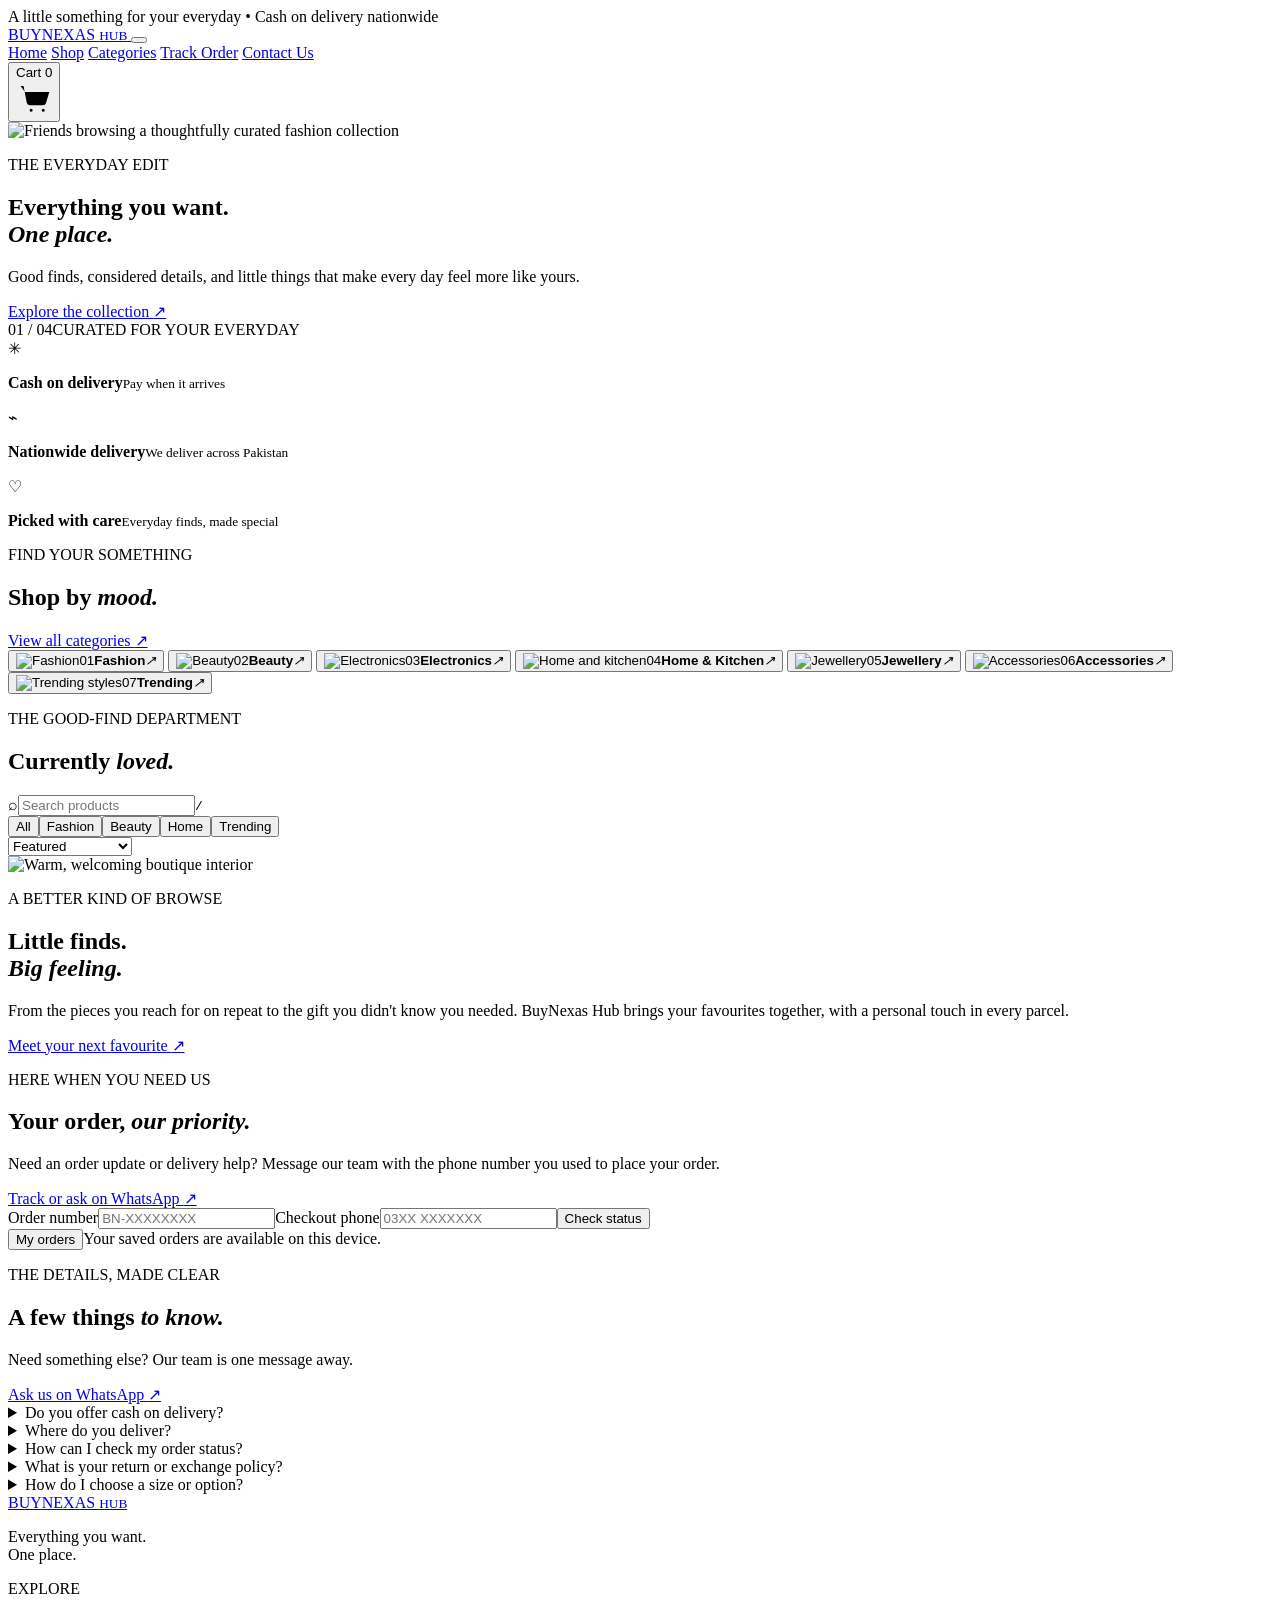
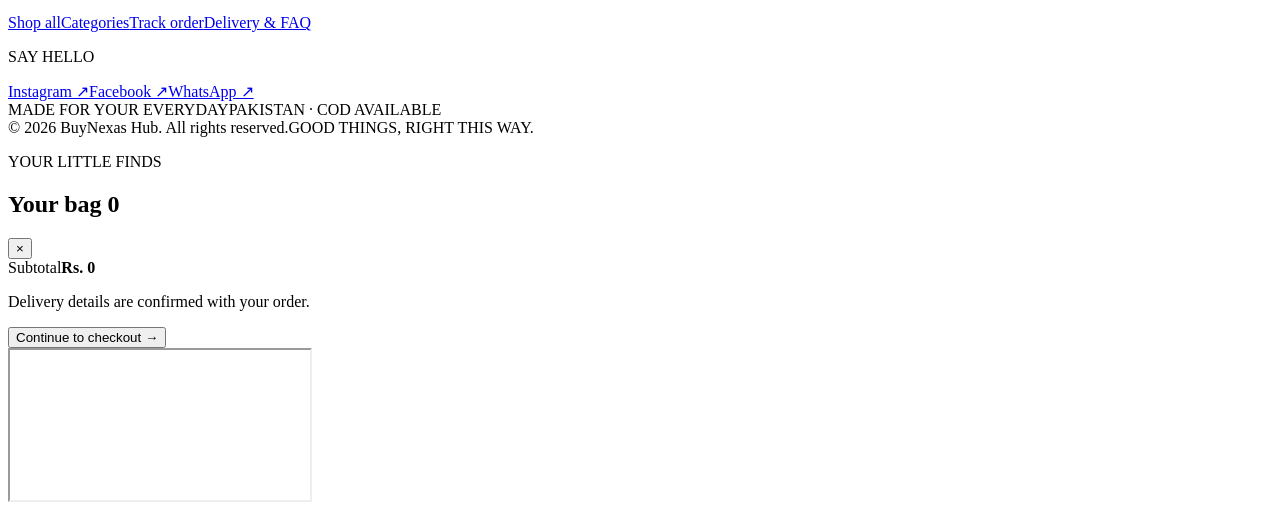
==== index.html @ ce966a5e "index.html added" ====
<!doctype html>
<html lang="en">
<head>
  <meta charset="utf-8">
  <meta name="viewport" content="width=device-width, initial-scale=1">
  <meta name="theme-color" content="#f6f4ee">
  <meta name="description" content="Discover considered fashion, beauty, home and everyday finds at BuyNexas Hub. Cash on delivery and nationwide delivery available.">
  <title>BuyNexas Hub — Everything you want. One place.</title>
  <link rel="icon" type="image/png" href="BuyNexa%20Premium%20Ecommerce%20Branding.png">
  <link rel="preconnect" href="https://fonts.googleapis.com">
  <link rel="preconnect" href="https://fonts.gstatic.com" crossorigin>
  <link href="https://fonts.googleapis.com/css2?family=DM+Sans:wght@400;500;600;700&family=Playfair+Display:wght@500;600;700&display=swap" rel="stylesheet">
  <link rel="stylesheet" href="styles.css">
  <link rel="stylesheet" href="premium.css">
  <script src="script.js" defer></script>
</head>
<body>
  <div class="announcement">A little something for your everyday <span>•</span> Cash on delivery nationwide</div>
  <header class="site-header">
    <a class="brand" href="#home" aria-label="BuyNexas Hub home">
      <span class="brand-name">BUYNEXAS <small>HUB</small></span>
    </a>
    <button class="menu-toggle icon-button" type="button" aria-label="Open navigation" aria-expanded="false"><span></span><span></span></button>
    <nav class="main-nav" aria-label="Main navigation">
      <a class="nav-link active" href="#home">Home</a>
      <a class="nav-link" href="#shop">Shop</a>
      <a class="nav-link" href="#categories">Categories</a>
      <a class="nav-link" href="#track">Track Order</a>
      <a class="nav-link" href="#contact">Contact Us</a>
    </nav>
    <button class="cart-trigger" type="button" aria-label="Open cart">Cart <span class="cart-count">0</span><svg viewBox="0 0 24 24" aria-hidden="true"><path d="M3 4h2l2.1 11.1a2 2 0 0 0 2 1.6h8.8a2 2 0 0 0 1.9-1.4L22 8H6M10 21a1 1 0 1 0 0-2 1 1 0 0 0 0 2Zm8 0a1 1 0 1 0 0-2 1 1 0 0 0 0 2Z"/></svg></button>
  </header>

  <main>
    <section class="hero" id="home">
      <img class="hero-image" src="https://images.unsplash.com/photo-1483985988355-763728e1935b?auto=format&fit=crop&w=2200&q=88" alt="Friends browsing a thoughtfully curated fashion collection">
      <div class="hero-shade"></div>
      <div class="hero-content">
        <p class="eyebrow light-eyebrow"><span></span> THE EVERYDAY EDIT</p>
        <h1>Everything you want.<br><em>One place.</em></h1>
        <p class="hero-copy">Good finds, considered details, and little things that make every day feel more like yours.</p>
        <a class="button button-light" href="#shop">Explore the collection <span aria-hidden="true">↗</span></a>
      </div>
      <div class="hero-note"><span>01 / 04</span><span>CURATED FOR YOUR EVERYDAY</span></div>
    </section>

    <section class="service-strip" aria-label="Shopping benefits">
      <div><span class="service-icon">✳</span><p><strong>Cash on delivery</strong><small>Pay when it arrives</small></p></div>
      <div><span class="service-icon">⌁</span><p><strong>Nationwide delivery</strong><small>We deliver across Pakistan</small></p></div>
      <div><span class="service-icon">♡</span><p><strong>Picked with care</strong><small>Everyday finds, made special</small></p></div>
    </section>

    <section class="category-section section-wrap" id="categories">
      <div class="section-heading">
        <div><p class="eyebrow">FIND YOUR SOMETHING</p><h2>Shop by <em>mood.</em></h2></div>
        <a class="text-link" href="#shop">View all categories <span>↗</span></a>
      </div>
      <div class="category-grid">
        <button class="category-tile" data-category="Fashion"><img src="https://images.unsplash.com/photo-1483985988355-763728e1935b?auto=format&fit=crop&w=750&q=82" alt="Fashion"><span>01</span><strong>Fashion</strong><i>↗</i></button>
        <button class="category-tile" data-category="Beauty"><img src="https://images.unsplash.com/photo-1596462502278-27bfdc403348?auto=format&fit=crop&w=750&q=82" alt="Beauty"><span>02</span><strong>Beauty</strong><i>↗</i></button>
        <button class="category-tile" data-category="Electronics"><img src="https://images.unsplash.com/photo-1505740420928-5e560c06d30e?auto=format&fit=crop&w=750&q=82" alt="Electronics"><span>03</span><strong>Electronics</strong><i>↗</i></button>
        <button class="category-tile" data-category="Home & Kitchen"><img src="https://images.unsplash.com/photo-1600210492486-724fe5c67fb0?auto=format&fit=crop&w=750&q=82" alt="Home and kitchen"><span>04</span><strong>Home &amp; Kitchen</strong><i>↗</i></button>
        <button class="category-tile" data-category="Jewellery"><img src="https://images.unsplash.com/photo-1611652022419-a9419f74343d?auto=format&fit=crop&w=750&q=82" alt="Jewellery"><span>05</span><strong>Jewellery</strong><i>↗</i></button>
        <button class="category-tile" data-category="Accessories"><img src="https://images.unsplash.com/photo-1548036328-c9fa89d128fa?auto=format&fit=crop&w=750&q=82" alt="Accessories"><span>06</span><strong>Accessories</strong><i>↗</i></button>
        <button class="category-tile category-trending" data-category="Trending"><img src="https://images.unsplash.com/photo-1490481651871-ab68de25d43d?auto=format&fit=crop&w=750&q=82" alt="Trending styles"><span>07</span><strong>Trending</strong><i>↗</i></button>
      </div>
    </section>

    <section class="products-section" id="shop">
      <div class="section-wrap">
        <div class="section-heading product-heading">
          <div><p class="eyebrow">THE GOOD-FIND DEPARTMENT</p><h2>Currently <em>loved.</em></h2></div>
          <div class="shop-tools"><label class="product-search"><span aria-hidden="true">⌕</span><input id="product-search" type="search" placeholder="Search products" aria-label="Search products"><kbd>/</kbd></label><div class="filter-tabs" role="group" aria-label="Filter products"><button class="filter-button selected" data-filter="All">All</button><button class="filter-button" data-filter="Fashion">Fashion</button><button class="filter-button" data-filter="Beauty">Beauty</button><button class="filter-button" data-filter="Home & Kitchen">Home</button><button class="filter-button" data-filter="Trending">Trending</button></div><select class="sort-select" aria-label="Sort products"><option value="featured">Featured</option><option value="price-low">Price: low to high</option><option value="price-high">Price: high to low</option></select></div>
        </div>
        <div class="product-grid" id="product-grid" aria-live="polite"></div>
      </div>
    </section>

    <section class="story-section">
      <div class="story-image"><img src="https://images.unsplash.com/photo-1441986300917-64674bd600d8?auto=format&fit=crop&w=1300&q=88" alt="Warm, welcoming boutique interior"></div>
      <div class="story-copy"><p class="eyebrow">A BETTER KIND OF BROWSE</p><h2>Little finds.<br><em>Big feeling.</em></h2><p>From the pieces you reach for on repeat to the gift you didn't know you needed. BuyNexas Hub brings your favourites together, with a personal touch in every parcel.</p><a class="text-link" href="#shop">Meet your next favourite <span>↗</span></a></div>
    </section>

    <section class="newsletter section-wrap" id="track">
      <div><p class="eyebrow">HERE WHEN YOU NEED US</p><h2>Your order, <em>our priority.</em></h2><p>Need an order update or delivery help? Message our team with the phone number you used to place your order.</p></div>
      <a class="button button-dark" href="https://wa.me/923291504030?text=Assalam%20o%20Alaikum%20BuyNexas%20Hub%2C%20please%20help%20me%20track%20my%20order." target="_blank" rel="noopener">Track or ask on WhatsApp <span>↗</span></a>
      <form class="tracking-form" id="tracking-form"><label for="tracking-id">Order number</label><input id="tracking-id" name="orderId" placeholder="BN-XXXXXXXX" required><label for="tracking-phone">Checkout phone</label><input id="tracking-phone" name="phone" type="tel" placeholder="03XX XXXXXXX" required><button class="button button-dark">Check status</button><output id="tracking-result" aria-live="polite"></output></form>
      <div class="customer-orders-tools"><button class="button button-secondary" id="view-my-orders" type="button" aria-expanded="false" aria-controls="my-orders-list">My orders</button><span>Your saved orders are available on this device.</span></div>
      <div class="saved-orders hide" id="my-orders-list" aria-live="polite"></div>
    </section>

    <section class="help-section" id="help">
      <div class="help-inner">
        <div class="help-heading"><p class="eyebrow">THE DETAILS, MADE CLEAR</p><h2>A few things <em>to know.</em></h2><p>Need something else? Our team is one message away.</p><a class="text-link" href="https://wa.me/923291504030?text=Assalam%20o%20Alaikum%20BuyNexas%20Hub%2C%20I%20have%20a%20question%20about%20an%20order." target="_blank" rel="noopener">Ask us on WhatsApp <span>↗</span></a></div>
        <div class="faq-list">
          <details><summary>Do you offer cash on delivery?</summary><p>Yes. Cash on delivery is available. Pay when your order arrives.</p></details>
          <details><summary>Where do you deliver?</summary><p>We offer nationwide delivery across Pakistan. Delivery charges and estimated arrival are confirmed with you on WhatsApp before the order is finalised.</p></details>
          <details><summary>How can I check my order status?</summary><p>Message us on WhatsApp with the phone number used for your order. Our team can check the latest update; live automated tracking is not available on this website yet.</p></details>
          <details><summary>What is your return or exchange policy?</summary><p>Return and exchange eligibility can depend on the product. Please confirm the terms with our team on WhatsApp before placing your order.</p></details>
          <details><summary>How do I choose a size or option?</summary><p>Open a product to see its available sizes or options. For help choosing, message us before ordering.</p></details>
        </div>
      </div>
    </section>
  </main>

  <footer class="site-footer" id="contact">
    <div class="footer-main"><div class="footer-brand"><a class="brand brand-footer" href="#home"><img class="brand-logo" src="BuyNexa%20Premium%20Ecommerce%20Branding.png" alt=""><span class="brand-name">BUYNEXAS <small>HUB</small></span></a><p>Everything you want.<br>One place.</p></div><div class="footer-column"><p class="eyebrow">EXPLORE</p><a href="#shop">Shop all</a><a href="#categories">Categories</a><a href="#track">Track order</a><a href="#help">Delivery &amp; FAQ</a></div><div class="footer-column"><p class="eyebrow">SAY HELLO</p><a href="https://www.instagram.com/buynexahub/" target="_blank" rel="noopener">Instagram ↗</a><a href="https://www.facebook.com/profile.php?id=61594924389825" target="_blank" rel="noopener">Facebook ↗</a><a href="https://wa.me/923291504030" target="_blank" rel="noopener">WhatsApp ↗</a></div><div class="footer-note"><span>MADE FOR YOUR EVERYDAY</span><span>PAKISTAN · COD AVAILABLE</span></div></div>
    <div class="footer-bottom"><span>© 2026 BuyNexas Hub. All rights reserved.</span><span>GOOD THINGS, RIGHT THIS WAY.</span></div>
  </footer>

  <div class="overlay" id="overlay" hidden></div>
  <aside class="cart-drawer" id="cart-drawer" aria-label="Shopping cart" aria-hidden="true">
    <div class="drawer-header"><div><p class="eyebrow">YOUR LITTLE FINDS</p><h2>Your bag <span class="cart-count">0</span></h2></div><button class="icon-button close-cart" type="button" aria-label="Close cart">×</button></div>
    <div class="cart-items" id="cart-items"></div>
    <div class="cart-footer"><div class="subtotal-line"><span>Subtotal</span><strong id="cart-subtotal">Rs. 0</strong></div><p>Delivery details are confirmed with your order.</p><button class="button button-dark checkout-button" type="button">Continue to checkout <span>→</span></button></div>
  </aside>

  <div class="modal-shell" id="product-modal" aria-hidden="true"></div>
  <div class="modal-shell checkout-shell" id="checkout-modal" aria-hidden="true"></div>
  <iframe class="backend-frame" name="backend-frame" title="Order processing" aria-hidden="true"></iframe>
  <div class="toast" id="toast" role="status" aria-live="polite"></div>
</body>
</html>
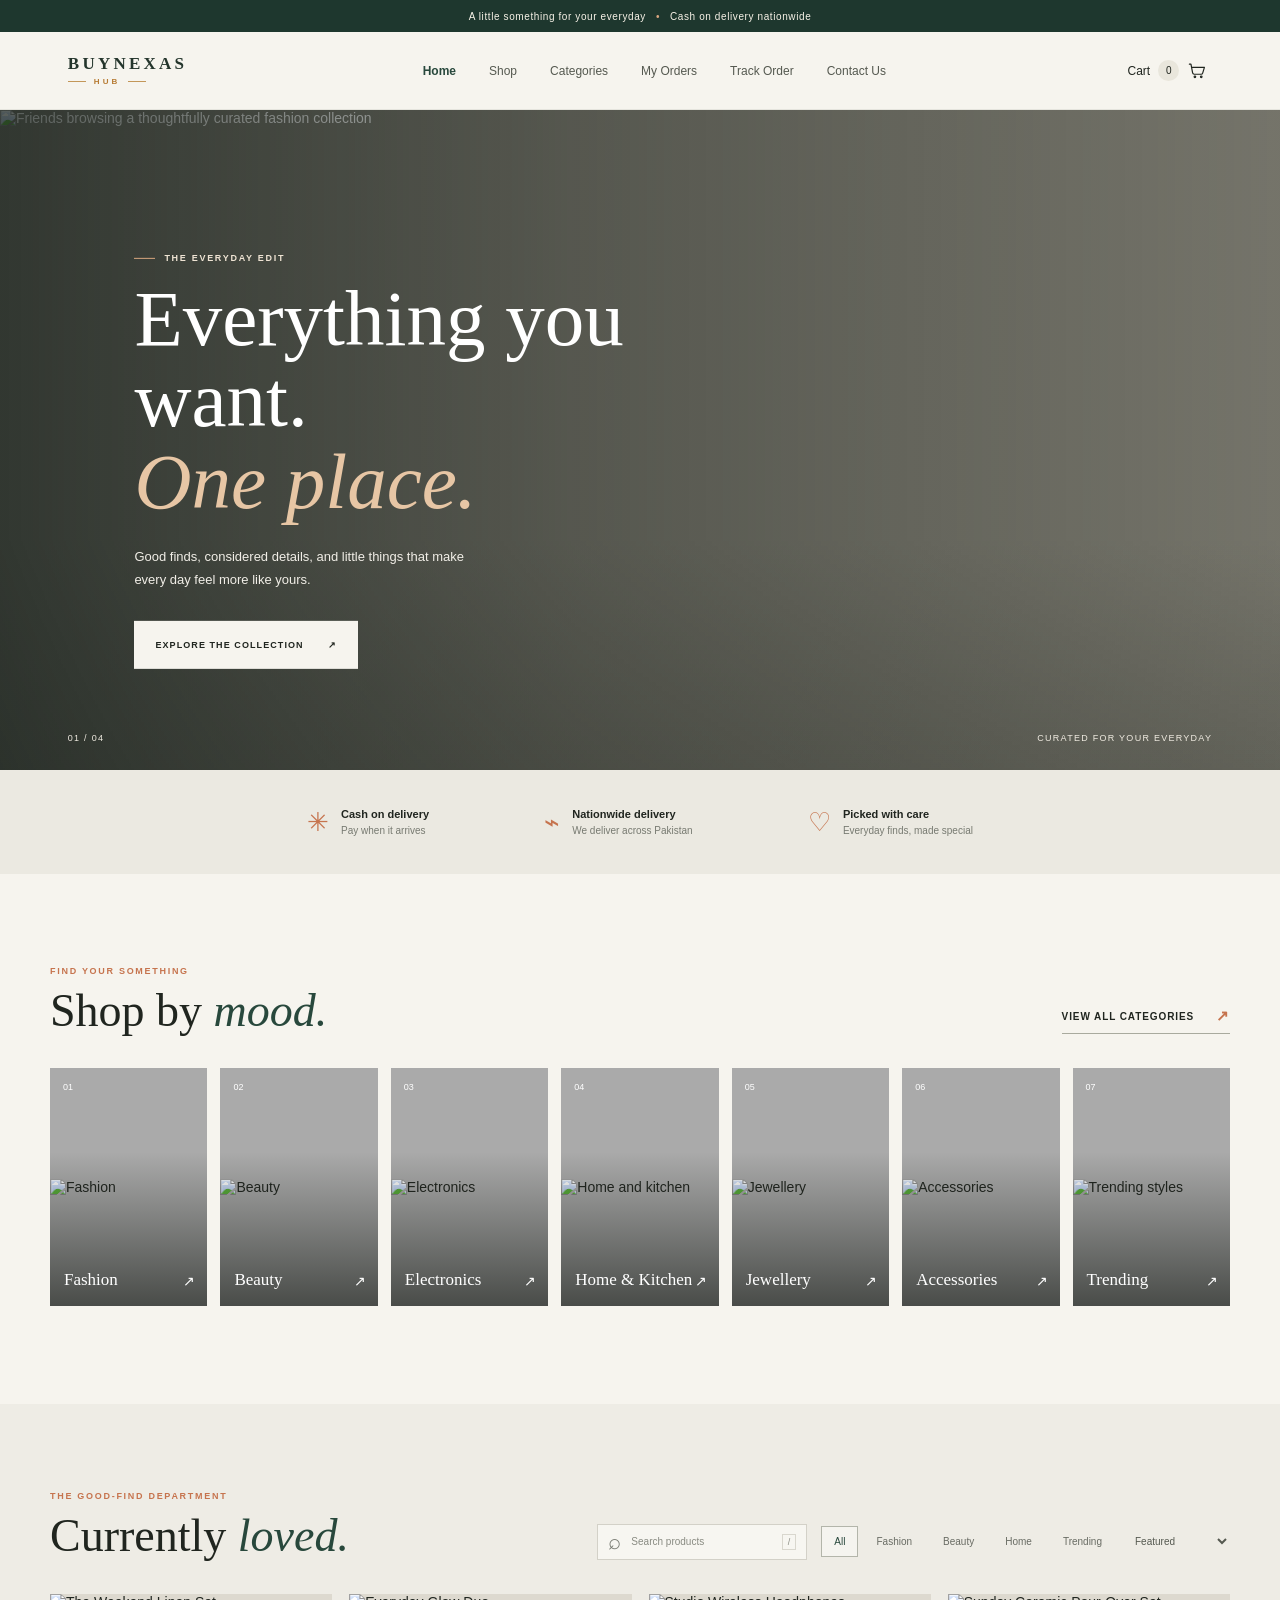
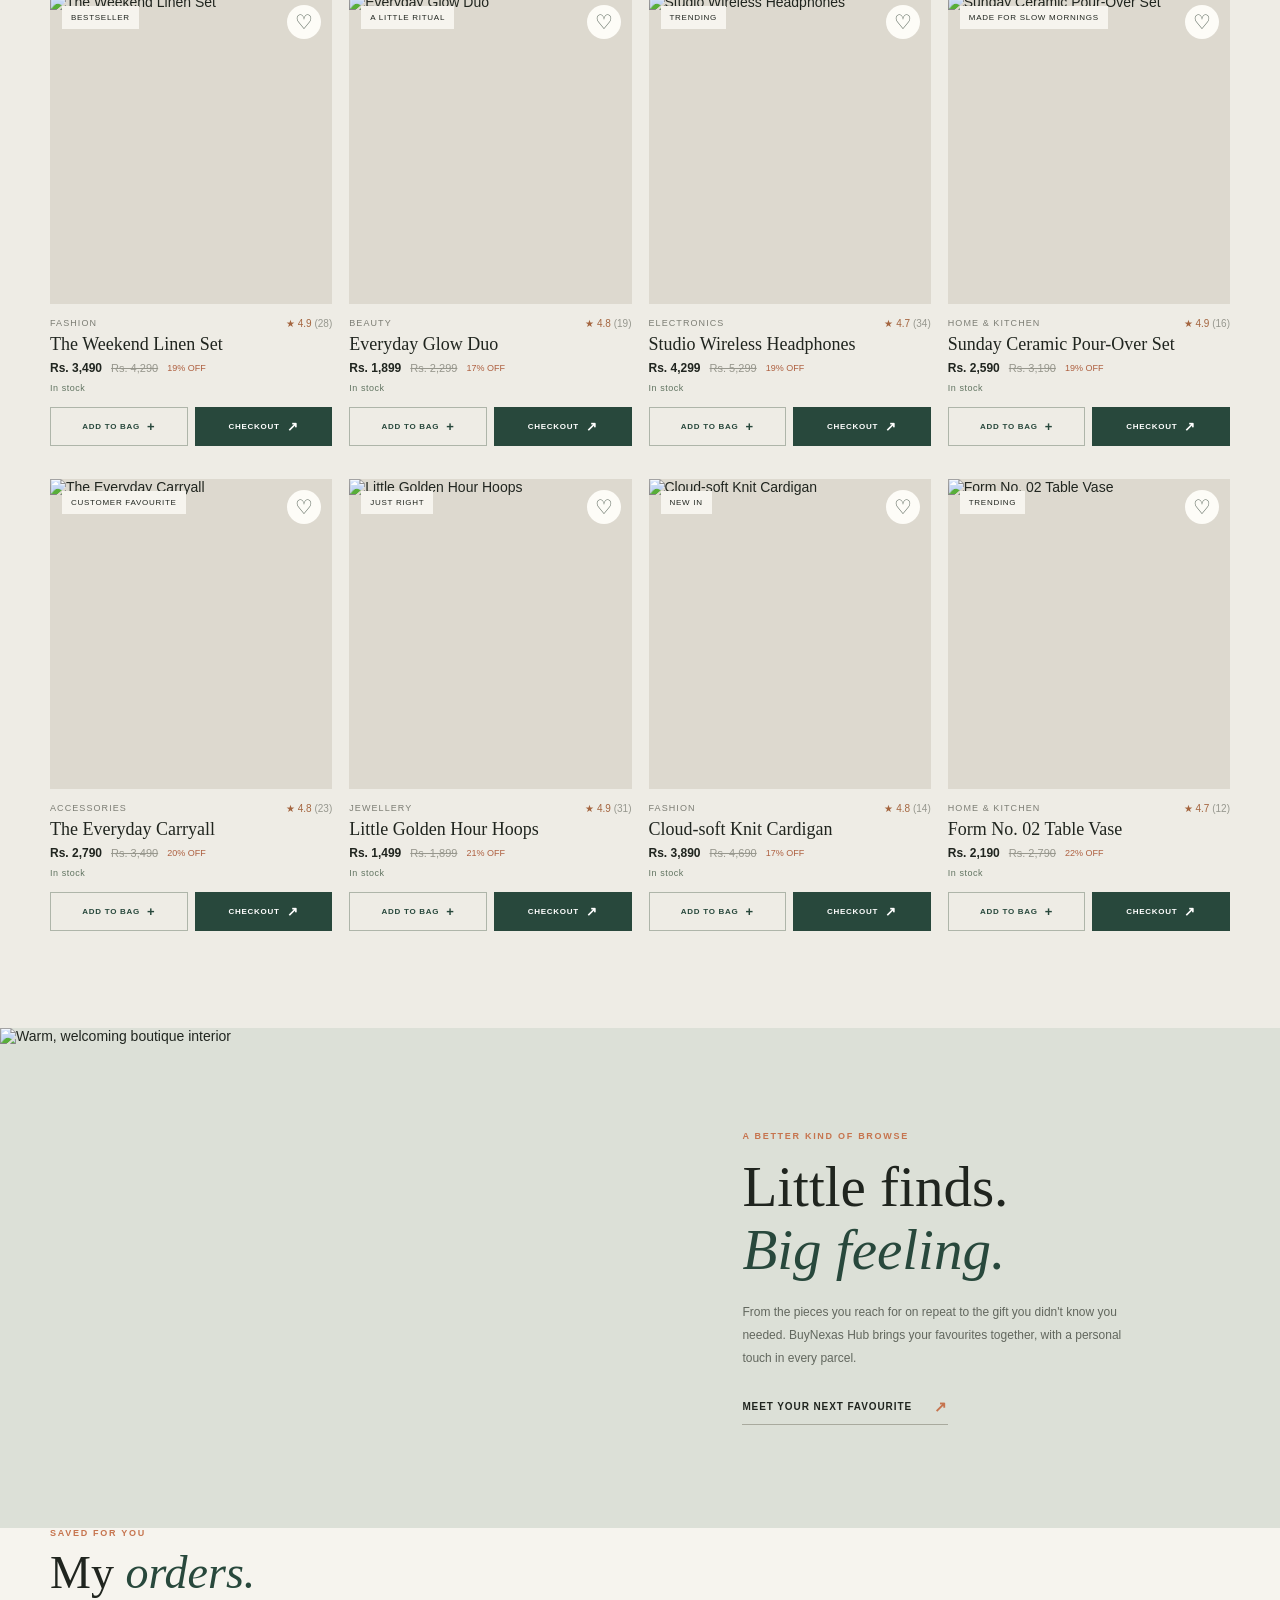
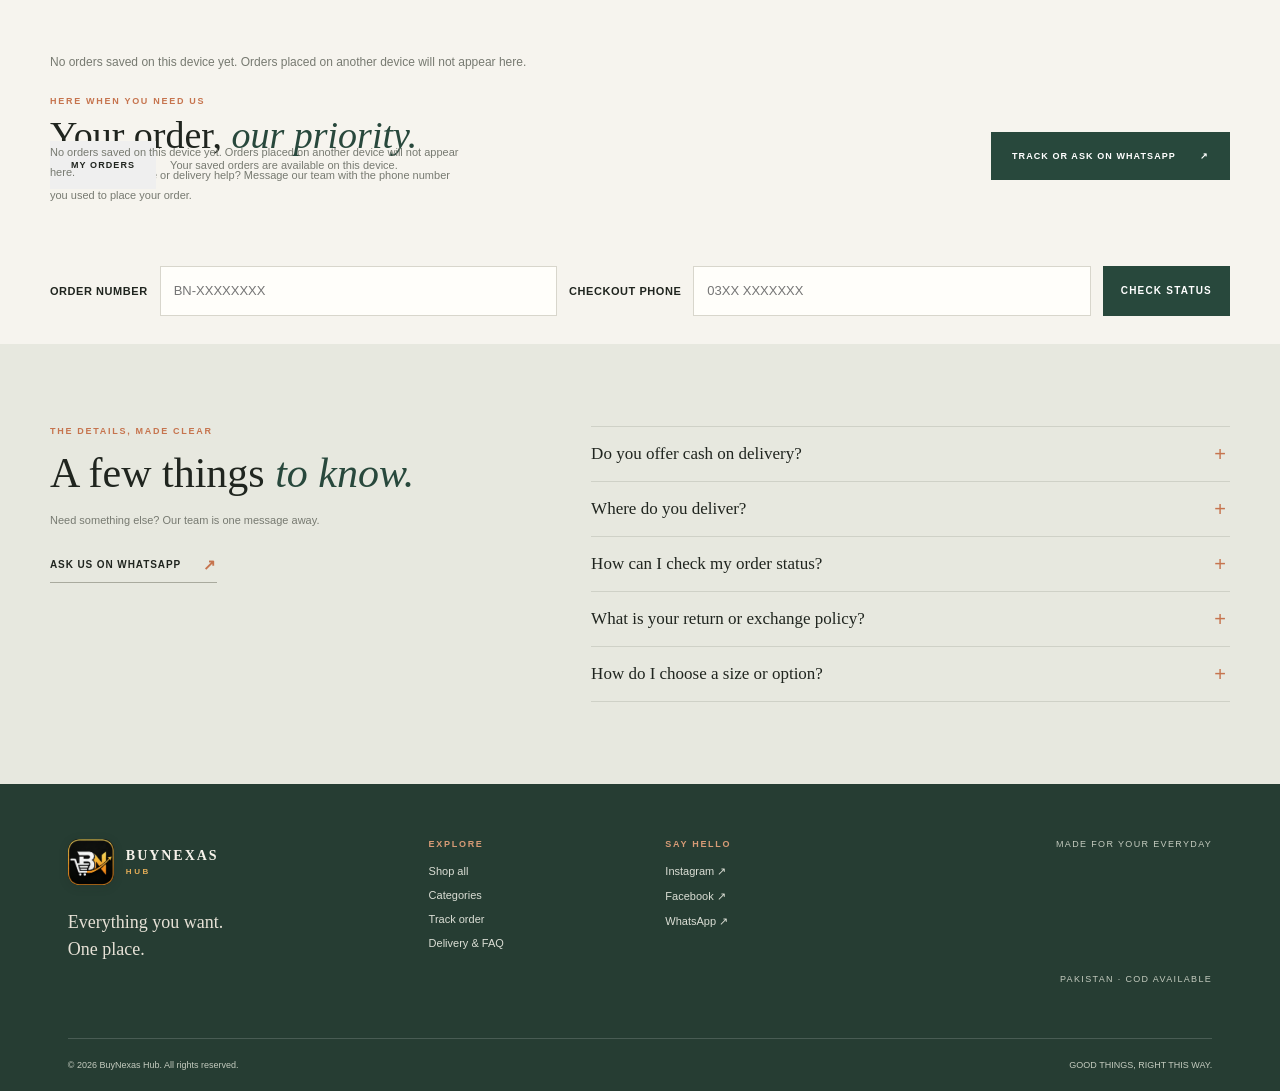
==== commit 13c6e5c4: "index.html added" ====
--- a/index.html
+++ b/index.html
@@ -25,6 +25,7 @@
       <a class="nav-link active" href="#home">Home</a>
       <a class="nav-link" href="#shop">Shop</a>
       <a class="nav-link" href="#categories">Categories</a>
+      <a class="nav-link" href="#my-orders">My Orders</a>
       <a class="nav-link" href="#track">Track Order</a>
       <a class="nav-link" href="#contact">Contact Us</a>
     </nav>
@@ -81,6 +82,13 @@
       <div class="story-copy"><p class="eyebrow">A BETTER KIND OF BROWSE</p><h2>Little finds.<br><em>Big feeling.</em></h2><p>From the pieces you reach for on repeat to the gift you didn't know you needed. BuyNexas Hub brings your favourites together, with a personal touch in every parcel.</p><a class="text-link" href="#shop">Meet your next favourite <span>↗</span></a></div>
     </section>
 
+    <section class="customer-orders-page section-wrap" id="my-orders">
+      <div class="section-heading">
+        <div><p class="eyebrow">SAVED FOR YOU</p><h2>My <em>orders.</em></h2></div>
+      </div>
+      <div class="saved-orders customer-orders-page-list" id="customer-order-page-list" aria-live="polite"></div>
+    </section>
+
     <section class="newsletter section-wrap" id="track">
       <div><p class="eyebrow">HERE WHEN YOU NEED US</p><h2>Your order, <em>our priority.</em></h2><p>Need an order update or delivery help? Message our team with the phone number you used to place your order.</p></div>
       <a class="button button-dark" href="https://wa.me/923291504030?text=Assalam%20o%20Alaikum%20BuyNexas%20Hub%2C%20please%20help%20me%20track%20my%20order." target="_blank" rel="noopener">Track or ask on WhatsApp <span>↗</span></a>
@@ -120,4 +128,4 @@
   <iframe class="backend-frame" name="backend-frame" title="Order processing" aria-hidden="true"></iframe>
   <div class="toast" id="toast" role="status" aria-live="polite"></div>
 </body>
-</html>+</html>
--- a/styles.css
+++ b/styles.css
@@ -0,0 +1 @@
+:root{--paper:#f6f4ee;--white:#fffefa;--ink:#20251f;--muted:#777a71;--green:#28483c;--green-dark:#1e372e;--orange:#c6744e;--line:#e4e1d8;--serif:"Playfair Display",Georgia,serif;--sans:"DM Sans",sans-serif;--page:1240px}*{box-sizing:border-box}html{scroll-behavior:smooth;scroll-padding-top:92px}body{margin:0;background:var(--paper);color:var(--ink);font-family:var(--sans);font-size:14px;-webkit-font-smoothing:antialiased}body.locked{overflow:hidden}button,a,select,input,textarea{font:inherit}button{color:inherit}a{color:inherit;text-decoration:none}.announcement{height:32px;background:var(--green-dark);color:#f8f3e8;text-align:center;font-size:10px;letter-spacing:.06em;display:flex;align-items:center;justify-content:center;gap:10px}.announcement span{color:#d9a57f}.site-header{height:78px;padding:0 max(5.3vw,24px);background:var(--paper);display:flex;align-items:center;justify-content:space-between;position:sticky;top:0;z-index:20;border-bottom:1px solid rgba(32,37,31,.08)}.brand{display:inline-flex;gap:10px;align-items:center}.brand-mark{width:36px;height:36px;background:var(--green);color:#f9f5eb;display:grid;place-items:center;font:600 19px var(--serif);position:relative}.brand-mark span{font-size:12px;margin-left:-2px;align-self:start;margin-top:6px}.brand-name{font-size:12px;font-weight:700;letter-spacing:.15em}.brand-name small{font-size:9px;letter-spacing:.24em;display:block;margin-top:3px;font-weight:500}.main-nav{display:flex;align-items:center;gap:33px}.nav-link{font-size:12px;color:#555950;transition:color .2s}.nav-link:hover,.nav-link.active{color:var(--green);font-weight:600}.cart-trigger{border:0;background:none;display:flex;align-items:center;gap:8px;font-size:12px;cursor:pointer}.cart-trigger svg{width:19px;fill:none;stroke:currentColor;stroke-width:1.5;stroke-linecap:round;stroke-linejoin:round}.cart-count{display:inline-grid;place-items:center;min-width:21px;height:21px;border-radius:50%;background:#e9e6dc;font-size:10px}.menu-toggle{display:none}.hero{height:min(660px,68vw);min-height:500px;position:relative;overflow:hidden;background:#77766c;color:#fff}.hero-image,.hero-shade{position:absolute;inset:0;width:100%;height:100%}.hero-image{object-fit:cover;object-position:center 38%;animation:hero-arrive 1s ease-out both}.hero-shade{background:linear-gradient(90deg,rgba(23,31,26,.72),rgba(25,31,26,.35) 45%,rgba(25,31,26,.02) 100%),linear-gradient(0deg,rgba(20,25,20,.2),transparent 35%)}.hero-content{position:absolute;top:50%;left:max(10.5vw,40px);transform:translateY(-45%);max-width:520px;animation:content-arrive .7s .14s ease-out both}.eyebrow{margin:0 0 15px;color:var(--orange);font-size:9px;font-weight:700;letter-spacing:.19em}.light-eyebrow{color:#efe4d4;display:flex;gap:9px;align-items:center}.light-eyebrow span{width:21px;height:1px;background:#d6a57e}.hero h1,.section-heading h2,.story-copy h2,.newsletter h2{font:500 clamp(45px,6.3vw,79px)/1.03 var(--serif);letter-spacing:0;margin:0}.hero h1 em,.section-heading h2 em,.story-copy h2 em,.newsletter h2 em{font-weight:500;color:#e7c6a5}.hero-copy{max-width:360px;color:#f1eee7;line-height:1.8;margin:23px 0 29px;font-size:13px}.button{height:48px;padding:0 21px;display:inline-flex;gap:24px;align-items:center;justify-content:center;border:0;text-transform:uppercase;font-weight:700;font-size:9px;letter-spacing:.12em;cursor:pointer;transition:background .2s,transform .2s}.button:hover{transform:translateY(-2px)}.button-light{background:var(--paper);color:var(--ink)}.button-light:hover{background:#fff}.button-dark{background:var(--green);color:white}.button-dark:hover{background:var(--green-dark)}.hero-note{position:absolute;bottom:27px;left:max(5.3vw,24px);right:max(5.3vw,24px);display:flex;justify-content:space-between;color:#f0ebe1;font-size:9px;letter-spacing:.14em}.service-strip{min-height:104px;background:#ebe9e1;display:flex;justify-content:center;align-items:center;gap:clamp(25px,9vw,140px);padding:18px 20px}.service-strip>div{display:flex;align-items:center;gap:12px}.service-icon{font:26px var(--serif);color:var(--orange)}.service-strip p{display:grid;gap:5px;margin:0}.service-strip strong{font-size:11px;font-weight:600}.service-strip small{font-size:10px;color:var(--muted)}.section-wrap{max-width:var(--page);margin:auto;padding-left:30px;padding-right:30px}.category-section{padding-top:92px;padding-bottom:98px}.section-heading{display:flex;justify-content:space-between;align-items:end;margin-bottom:34px}.section-heading .eyebrow{margin-bottom:11px}.section-heading h2,.story-copy h2,.newsletter h2{font-size:46px}.section-heading h2 em,.newsletter h2 em{color:var(--green)}.text-link{display:inline-flex;align-items:center;gap:22px;font-size:10px;font-weight:600;text-transform:uppercase;letter-spacing:.09em;border-bottom:1px solid #a9aa9e;padding-bottom:8px}.text-link span{font-size:15px;color:var(--orange)}.category-grid{display:grid;grid-template-columns:repeat(7,minmax(0,1fr));gap:13px}.category-tile{height:238px;padding:0;position:relative;overflow:hidden;border:0;text-align:left;cursor:pointer;background:#aaa}.category-tile:after{content:"";position:absolute;inset:35% 0 0;background:linear-gradient(0deg,rgba(23,27,22,.66),transparent)}.category-tile img{height:100%;width:100%;object-fit:cover;transition:transform .45s}.category-tile:hover img{transform:scale(1.06)}.category-tile>span,.category-tile strong,.category-tile i{position:absolute;z-index:1;color:#fff}.category-tile>span{top:14px;left:13px;font-size:9px}.category-tile strong{left:14px;bottom:16px;font:500 17px var(--serif)}.category-tile i{right:12px;bottom:17px;font-style:normal}.category-trending{grid-column:span 1}.products-section{background:#eeece5;padding:87px 0 96px}.product-heading{align-items:end}.shop-tools{display:flex;align-items:center;gap:20px}.filter-tabs{display:flex;gap:5px}.filter-button{border:1px solid transparent;background:transparent;padding:9px 12px;font-size:10px;color:#686b63;cursor:pointer}.filter-button.selected{border-color:#b3b5aa;color:var(--green);background:rgba(255,255,255,.38)}.sort-select{border:0;background:transparent;font-size:10px;color:#555950;padding:8px 2px}.product-grid{display:grid;grid-template-columns:repeat(4,minmax(0,1fr));gap:32px 17px}.product-card{min-width:0}.product-image-wrap{height:310px;position:relative;overflow:hidden;background:#ddd9cf}.product-image{width:100%;height:100%;object-fit:cover;display:block;transition:transform .5s}.product-card:hover .product-image{transform:scale(1.04)}.product-badge{position:absolute;top:12px;left:12px;background:var(--paper);padding:7px 9px;font-size:8px;letter-spacing:.09em;text-transform:uppercase}.quick-add{position:absolute;bottom:11px;left:11px;right:11px;height:40px;background:rgba(255,254,250,.96);border:0;text-transform:uppercase;font-size:9px;letter-spacing:.1em;font-weight:700;cursor:pointer;opacity:0;transform:translateY(6px);transition:.2s}.product-card:hover .quick-add,.quick-add:focus-visible{opacity:1;transform:translateY(0)}.product-meta{display:flex;justify-content:space-between;gap:10px;margin:14px 0 5px}.product-category{font-size:9px;color:#7c7d74;text-transform:uppercase;letter-spacing:.12em}.product-rating{font-size:10px;color:#a4653f}.product-name{font:500 18px var(--serif);margin:0 0 6px;cursor:pointer}.product-prices{display:flex;gap:9px;align-items:center;font-size:12px}.product-prices strong{font-weight:600}.old-price{text-decoration:line-through;color:#97978d;font-size:11px}.discount{color:#ae6040;font-size:9px}.story-section{display:grid;grid-template-columns:1fr 1fr;min-height:500px;background:#dce0d7}.story-image{min-height:420px;overflow:hidden}.story-image img{width:100%;height:100%;object-fit:cover}.story-copy{padding:74px clamp(38px,8vw,120px);display:flex;flex-direction:column;justify-content:center;align-items:flex-start}.story-copy h2{font-size:57px;line-height:1.1}.story-copy h2 em{color:var(--green)}.story-copy>p:not(.eyebrow){max-width:390px;line-height:1.9;color:#62675e;font-size:12px;margin:20px 0 28px}.newsletter{min-height:250px;display:flex;justify-content:space-between;align-items:center;gap:24px}.newsletter .eyebrow{margin-bottom:10px}.newsletter h2{font-size:38px}.newsletter>div>p:last-child{color:var(--muted);font-size:11px;max-width:420px;line-height:1.8}.newsletter .button{flex:none}.site-footer{background:#263d33;color:#f4f1e9;padding:55px max(5.3vw,24px) 0}.footer-main{max-width:var(--page);margin:auto;display:grid;grid-template-columns:1.6fr 1fr 1fr 1.5fr;gap:30px;padding-bottom:54px}.brand-footer .brand-mark{background:#eae5d9;color:var(--green)}.brand-footer .brand-name{color:#f7f3eb}.footer-brand>p{font:18px/1.5 var(--serif);margin:21px 0;color:#e6e1d6}.footer-column{display:flex;flex-direction:column;align-items:flex-start;gap:12px}.footer-column .eyebrow{color:#d79b76;margin-bottom:4px}.footer-column a{font-size:11px;color:#dbded5}.footer-column a:hover{color:#fff}.footer-note{display:flex;flex-direction:column;align-items:flex-end;justify-content:space-between;font-size:9px;letter-spacing:.15em;color:#c4cbbf}.footer-bottom{max-width:var(--page);margin:auto;min-height:53px;border-top:1px solid rgba(255,255,255,.16);display:flex;justify-content:space-between;align-items:center;font-size:9px;color:#c4cbbf}.overlay{position:fixed;inset:0;background:rgba(21,28,24,.47);z-index:29;opacity:0;transition:opacity .25s}.overlay.show{opacity:1}.cart-drawer{position:fixed;z-index:30;inset:0 0 0 auto;width:min(445px,100%);background:var(--paper);display:flex;flex-direction:column;padding:30px;transform:translateX(102%);transition:transform .3s ease}.cart-drawer.open{transform:translateX(0)}.drawer-header{display:flex;justify-content:space-between;align-items:center;border-bottom:1px solid var(--line);padding-bottom:22px}.drawer-header .eyebrow{margin-bottom:8px}.drawer-header h2{font:500 30px var(--serif);margin:0}.drawer-header h2 .cart-count{font:10px var(--sans);vertical-align:middle}.icon-button{border:0;background:none;cursor:pointer}.close-cart{font-size:28px;font-weight:300}.cart-items{overflow:auto;flex:1}.empty-cart{padding:55px 0;text-align:center;color:var(--muted);font-size:12px}.cart-row{display:grid;grid-template-columns:76px 1fr auto;gap:13px;padding:18px 0;border-bottom:1px solid var(--line)}.cart-row img{width:76px;height:87px;object-fit:cover}.cart-row h3{font:500 16px var(--serif);margin:3px 0 7px}.cart-row p{font-size:10px;color:var(--muted);margin:0}.cart-row-price{font-size:11px;font-weight:600;padding-top:3px}.quantity-control{display:flex;align-items:center;gap:13px;margin-top:13px}.quantity-control button{border:1px solid var(--line);background:transparent;width:23px;height:23px;cursor:pointer}.quantity-control span{font-size:11px}.remove-item{background:none;border:0;color:var(--muted);font-size:10px;padding:0;margin-left:9px;text-decoration:underline;cursor:pointer}.cart-footer{padding-top:19px;border-top:1px solid var(--line)}.subtotal-line{display:flex;justify-content:space-between;font-size:12px}.subtotal-line strong{font-size:14px}.cart-footer>p{font-size:10px;color:var(--muted);margin:8px 0 18px}.checkout-button{width:100%}.modal-shell{position:fixed;z-index:40;inset:0;display:none;place-items:center;padding:24px}.modal-shell.open{display:grid}.modal-panel{position:relative;background:var(--paper);width:min(850px,100%);max-height:min(90vh,780px);overflow:auto;animation:modal-in .25s ease-out}.modal-close{position:absolute;z-index:2;right:14px;top:11px;width:36px;height:36px;border:0;background:rgba(255,254,250,.9);font-size:23px;cursor:pointer}.product-modal-content{display:grid;grid-template-columns:1fr 1fr;min-height:500px}.modal-product-photo{width:100%;height:100%;min-height:500px;object-fit:cover}.modal-product-info{padding:58px 38px 35px}.modal-product-info .product-category{display:block;margin-bottom:11px}.modal-product-info h2{font:500 32px/1.12 var(--serif);margin:0 0 12px}.modal-rating{font-size:11px;color:#a4653f;margin-bottom:14px}.modal-description{font-size:12px;line-height:1.85;color:#6d7169;margin:19px 0}.modal-price{display:flex;gap:9px;align-items:center;font-size:17px}.variant-label{font-size:10px;font-weight:600;margin:18px 0 8px}.variant-options{display:flex;gap:7px;flex-wrap:wrap}.variant-option{min-width:34px;height:32px;padding:0 9px;border:1px solid var(--line);background:transparent;font-size:10px;cursor:pointer}.variant-option.selected{border-color:var(--green);background:var(--green);color:white}.modal-actions{display:grid;grid-template-columns:90px 1fr;gap:8px;margin-top:23px}.modal-quantity{height:46px;border:1px solid var(--line);display:flex;align-items:center;justify-content:space-around}.modal-quantity button{border:0;background:transparent;font-size:18px;cursor:pointer}.modal-actions .button{padding:0 12px;gap:12px}.order-now{grid-column:1/-1;width:100%;margin-top:2px;background:transparent;border:1px solid var(--green);color:var(--green)}.delivery-note{font-size:10px;color:var(--muted);margin-top:17px}.checkout-panel{width:min(690px,100%);padding:36px 42px}.checkout-title{margin-bottom:25px}.checkout-title .eyebrow{margin-bottom:8px}.checkout-title h2{font:500 32px var(--serif);margin:0}.checkout-title p{font-size:11px;color:var(--muted);margin:8px 0 0}.checkout-summary{padding:15px;background:#eeece5;margin-bottom:23px}.summary-line{display:flex;justify-content:space-between;gap:12px;font-size:11px;padding:4px 0}.summary-line span:last-child{text-align:right}.checkout-form{display:grid;grid-template-columns:1fr 1fr;gap:14px}.field{display:grid;gap:7px}.field.full{grid-column:1/-1}.field label{font-size:10px;font-weight:600}.field input,.field textarea{width:100%;border:1px solid #dcd9d0;background:#fffefa;min-height:42px;padding:10px 11px;border-radius:0;outline:none;font-size:11px}.field textarea{height:76px;resize:vertical}.field input:focus,.field textarea:focus{border-color:var(--green)}.field input::placeholder,.field textarea::placeholder{color:#aaa99f}.checkout-submit{grid-column:1/-1;width:100%;margin-top:6px}.secure-note{grid-column:1/-1;text-align:center;color:var(--muted);font-size:9px;margin:0}.toast{position:fixed;z-index:60;bottom:24px;left:50%;transform:translate(-50%,15px);background:var(--green-dark);color:white;padding:13px 18px;font-size:11px;opacity:0;pointer-events:none;transition:.25s}.toast.show{opacity:1;transform:translate(-50%,0)}[hidden]{display:none!important}@keyframes hero-arrive{from{transform:scale(1.035);opacity:.7}to{transform:scale(1);opacity:1}}@keyframes content-arrive{from{opacity:0;translate:0 13px}to{opacity:1;translate:0 0}}@keyframes modal-in{from{transform:translateY(10px);opacity:0}to{transform:translateY(0);opacity:1}}@media(max-width:1050px){.category-grid{grid-template-columns:repeat(4,1fr)}.category-tile{height:215px}.product-image-wrap{height:270px}.shop-tools{gap:10px}.filter-button{padding:8px}.main-nav{gap:20px}.story-copy{padding:60px 50px}}@media(max-width:760px){.announcement{font-size:9px}.site-header{height:68px;padding:0 20px}.menu-toggle{display:flex;width:34px;height:34px;flex-direction:column;gap:5px;justify-content:center;order:0}.menu-toggle span{height:1px;width:19px;background:var(--ink)}.brand{order:1;margin-right:auto;margin-left:12px}.cart-trigger{order:2}.main-nav{display:none;position:absolute;top:68px;left:0;right:0;background:var(--paper);padding:13px 22px 22px;border-bottom:1px solid var(--line);align-items:stretch;gap:0;flex-direction:column}.main-nav.open{display:flex}.nav-link{padding:13px 0;border-bottom:1px solid var(--line)}.hero{min-height:560px;height:calc(82vh - 100px);max-height:690px}.hero-image{object-position:58% center}.hero-shade{background:linear-gradient(90deg,rgba(23,31,26,.68),rgba(25,31,26,.19)),linear-gradient(0deg,rgba(20,25,20,.3),transparent 45%)}.hero-content{left:25px;right:20px;transform:translateY(-42%)}.hero h1{font-size:clamp(47px,11vw,67px)}.hero-copy{max-width:300px}.service-strip{justify-content:flex-start;overflow:auto;gap:31px;padding:16px 23px;min-height:90px}.service-strip>div{flex:none}.section-wrap{padding-left:21px;padding-right:21px}.category-section{padding-top:68px;padding-bottom:69px}.section-heading{align-items:flex-start;gap:20px;margin-bottom:25px}.section-heading h2,.story-copy h2{font-size:38px}.section-heading>.text-link{align-self:flex-end;white-space:nowrap;font-size:8px;gap:10px}.category-grid{grid-template-columns:repeat(2,minmax(0,1fr));gap:10px}.category-tile{height:220px}.category-tile:last-child{grid-column:span 2;height:170px}.products-section{padding:68px 0}.product-heading{display:block}.shop-tools{justify-content:space-between;margin-top:19px;align-items:flex-start;flex-direction:column}.filter-tabs{max-width:100%;overflow:auto;width:100%;scrollbar-width:none}.filter-button{white-space:nowrap}.sort-select{align-self:flex-end}.product-grid{grid-template-columns:repeat(2,minmax(0,1fr));gap:25px 11px}.product-image-wrap{height:auto;aspect-ratio:.78}.product-badge{top:8px;left:8px;padding:6px;font-size:7px}.quick-add{opacity:1;transform:none;left:6px;right:6px;bottom:6px;height:34px;font-size:8px}.product-meta{margin-top:11px}.product-name{font-size:16px}.product-prices{flex-wrap:wrap;gap:6px;font-size:11px}.story-section{grid-template-columns:1fr}.story-image{height:300px;min-height:0}.story-copy{padding:48px 24px 56px}.story-copy h2{font-size:48px}.newsletter{padding-top:52px;padding-bottom:52px;align-items:flex-start;flex-direction:column;min-height:0;gap:15px}.newsletter h2{font-size:34px}.site-footer{padding:43px 22px 0}.footer-main{grid-template-columns:1fr 1fr;gap:32px 20px;padding-bottom:38px}.footer-note{align-items:flex-start;gap:14px;grid-column:1/-1}.footer-bottom{font-size:8px;gap:12px}.modal-shell{padding:12px}.modal-panel{max-height:94vh}.product-modal-content{grid-template-columns:1fr}.modal-product-photo{height:280px;min-height:0}.modal-product-info{padding:26px 23px}.modal-product-info h2{font-size:28px}.checkout-panel{padding:34px 22px 24px}.checkout-title h2{font-size:28px}}@media(max-width:390px){.brand-name{font-size:10px}.brand-mark{width:33px;height:33px}.category-tile{height:188px}.section-heading>.text-link{font-size:7px}.product-grid{gap:22px 8px}.product-name{font-size:15px}.checkout-form{grid-template-columns:1fr}.field.full,.checkout-submit,.secure-note{grid-column:1}.footer-bottom span:last-child{display:none}}@media(prefers-reduced-motion:reduce){*,*::before,*::after{scroll-behavior:auto!important;animation-duration:.01ms!important;transition-duration:.01ms!important}}
--- a/premium.css
+++ b/premium.css
@@ -0,0 +1,115 @@
+.brand{gap:12px}
+.brand-logo{width:42px;height:42px;object-fit:cover;border-radius:11px;box-shadow:0 2px 10px rgba(30,35,29,.17)}
+.brand-name{font:600 14px/1.1 var(--serif);letter-spacing:.14em;color:#24352c}
+.brand-name small{font:700 8px/1 var(--sans);letter-spacing:.32em;color:#b77b33;margin-top:4px}
+.site-header .brand{gap:0}
+.site-header .brand-name{font-size:17px;letter-spacing:.19em}
+.site-header .brand-name small{display:flex;align-items:center;gap:8px;font-size:8px;letter-spacing:.38em}
+.site-header .brand-name small::before,.site-header .brand-name small::after{content:"";width:18px;height:1px;background:#c39759}
+.brand-footer .brand-logo{width:46px;height:46px}
+.brand-footer .brand-name{color:#f7f3eb}
+.brand-footer .brand-name small{color:#e4ad58}
+.product-actions{display:grid;grid-template-columns:1fr 1fr;gap:7px;margin-top:14px}
+.product-actions button{min-width:0;height:39px;padding:0 9px;display:flex;justify-content:center;align-items:center;gap:7px;text-transform:uppercase;font-size:8px;font-weight:700;letter-spacing:.09em;cursor:pointer;transition:background .2s,color .2s,border-color .2s}
+.product-add{border:1px solid #aeb5a9;background:transparent;color:var(--green)}
+.product-add:hover{background:#e2e7df;border-color:var(--green)}
+.product-checkout{border:1px solid var(--green);background:var(--green);color:#fff}
+.product-checkout:hover{background:var(--green-dark);border-color:var(--green-dark)}
+.product-actions button span{font-size:13px;line-height:1}
+.product-card{padding-bottom:1px}
+.shop-tools{display:grid;grid-template-columns:minmax(160px,210px) 1fr auto;align-items:center;gap:14px}
+.product-search{height:36px;display:flex;align-items:center;gap:8px;padding:0 10px;border:1px solid #d3d1c8;background:rgba(255,254,250,.58);color:#777a71}
+.product-search>span{font:22px/1 var(--serif)}
+.product-search input{width:100%;min-width:0;border:0;outline:0;background:transparent;color:var(--ink);font-size:10px}
+.product-search input::placeholder{color:#898b82}
+.product-search kbd{font:9px var(--sans);border:1px solid #d9d7ce;padding:2px 5px;color:#898b82}
+.no-products{grid-column:1/-1;margin:18px 0;padding:44px 20px;text-align:center;color:var(--muted);font:18px var(--serif)}
+.help-section{background:#e7e8df;padding:82px 30px}
+.help-inner{max-width:1180px;margin:auto;display:grid;grid-template-columns:.8fr 1.2fr;gap:clamp(45px,9vw,130px)}
+.help-heading h2{font:500 42px/1.08 var(--serif);margin:0;color:var(--ink)}
+.help-heading h2 em{font-weight:500;color:var(--green)}
+.help-heading>p:not(.eyebrow){font-size:11px;line-height:1.8;color:var(--muted);margin:15px 0 24px}
+.faq-list details{border-bottom:1px solid #cfd1c7}
+.faq-list details:first-child{border-top:1px solid #cfd1c7}
+.faq-list summary{list-style:none;position:relative;padding:17px 36px 17px 0;font:500 17px var(--serif);cursor:pointer}
+.faq-list summary::-webkit-details-marker{display:none}
+.faq-list summary::after{content:"+";position:absolute;right:4px;top:50%;transform:translateY(-50%);font:20px var(--sans);color:var(--orange)}
+.faq-list details[open] summary::after{content:"−"}
+.faq-list details>p{max-width:570px;padding:0 28px 17px 0;margin:-2px 0 0;font-size:11px;line-height:1.8;color:#666b62}
+.wishlist-button{position:absolute;z-index:2;right:11px;top:11px;width:34px;height:34px;border:0;border-radius:50%;background:rgba(255,254,250,.94);font:20px/1 var(--sans);color:#536055;cursor:pointer}
+.wishlist-button.saved{color:#b65349}
+.modal-wishlist{position:static;width:auto;height:30px;margin:-2px 0 12px;padding:0 10px;border:1px solid var(--line);border-radius:0;background:transparent;font:600 10px var(--sans);}
+.stock-note{margin:8px 0 0;color:#617461;font-size:9px;letter-spacing:.06em}
+.stock-note.low-stock{color:#b66b39}
+.stock-note.sold-out{color:#a04d37}
+.product-actions button:disabled{opacity:.45;cursor:not-allowed}
+.tracking-form{width:100%;display:grid;grid-template-columns:auto minmax(130px,1fr) auto minmax(130px,1fr) auto;align-items:center;gap:9px;padding-top:18px}
+.tracking-form label{font-size:9px;font-weight:700;text-transform:uppercase;letter-spacing:.07em}
+.tracking-form input{height:42px;min-width:0;border:1px solid #d8d6cc;background:var(--white);padding:0 10px;font-size:11px}
+.tracking-form .button{height:42px;white-space:nowrap}
+.tracking-form output{grid-column:1/-1;min-height:15px;color:var(--green);font-size:11px}
+.tracking-form output.error{color:#a04d37}
+.newsletter{display:grid;grid-template-columns:1fr auto;align-items:center}
+.newsletter>div{grid-column:1;grid-row:1}
+.newsletter>.button{grid-column:2;grid-row:1}
+.tracking-form{grid-column:1/-1}
+.backend-frame{position:absolute;width:1px;height:1px;left:-9999px;border:0}
+.review-section{padding:25px 32px 30px;border-top:1px solid var(--line)}
+.review-section h3{font:500 23px var(--serif);margin:0 0 15px}
+.review-list{display:grid;gap:10px;margin-bottom:20px}
+.review-item{display:grid;grid-template-columns:1fr auto;gap:6px;padding:12px;background:#eeece5}
+.review-item strong{font-size:11px}.review-item p{grid-column:1/-1;margin:0;color:#62675e;font-size:11px;line-height:1.7}.review-item img{grid-column:1/-1;max-height:160px;max-width:100%;object-fit:contain;object-position:left}
+.review-verified{color:#45694f;font-size:9px}
+.review-form{display:grid;grid-template-columns:1fr 1fr;gap:10px;padding-top:15px;border-top:1px solid var(--line)}
+.review-form h4{grid-column:1/-1;font:500 17px var(--serif);margin:0}
+.review-form label{display:grid;gap:6px;font-size:10px;font-weight:600}
+.review-form input,.review-form select,.review-form textarea{width:100%;min-height:39px;border:1px solid #d8d6cc;background:var(--white);padding:9px;font-size:11px}
+.review-form textarea{height:65px;resize:vertical}
+.review-form .review-wide{grid-column:1/-1}
+.review-form .button{width:max-content}
+.review-message{grid-column:1/-1;min-height:14px;margin:0;color:var(--green);font-size:10px}
+.order-confirmation{max-height:min(90vh,900px);overflow:auto}
+.confirmation-mark{width:46px;height:46px;margin-bottom:17px;display:grid;place-items:center;border-radius:50%;background:#e4eadf;color:var(--green);font-size:24px}
+.order-confirmation>.eyebrow{margin:0 0 9px;color:var(--green);font-size:9px;font-weight:700;letter-spacing:.15em}
+.order-confirmation h2{margin:0;font:500 34px/1.15 var(--serif);color:var(--ink)}
+.confirmation-intro{margin:10px 0 22px;color:var(--muted);font-size:12px;line-height:1.7}
+.confirmation-reference{display:flex;justify-content:space-between;gap:16px;padding:13px 15px;margin-bottom:22px;background:#eeece5;font-size:11px}
+.confirmation-reference span,.confirmation-delivery span{color:var(--muted)}
+.confirmation-reference strong{overflow-wrap:anywhere;color:var(--green)}
+.order-confirmation h3{margin:0 0 10px;font:500 18px var(--serif)}
+.confirmation-items{border-top:1px solid var(--line)}
+.confirmation-item,.confirmation-total{display:flex;justify-content:space-between;gap:16px;padding:12px 0;border-bottom:1px solid var(--line);font-size:11px;line-height:1.6}
+.confirmation-item span{overflow-wrap:anywhere}
+.confirmation-item strong,.confirmation-total strong{white-space:nowrap}
+.confirmation-total{font-weight:700}
+.confirmation-delivery{display:grid;gap:12px;padding:17px 0 21px}
+.confirmation-delivery div{display:grid;gap:4px;font-size:11px}
+.confirmation-delivery strong{font-weight:600;line-height:1.6;overflow-wrap:anywhere}
+.confirmation-close{width:100%;min-height:48px}
+#track .tracking-form{grid-template-columns:auto minmax(180px,1fr) auto minmax(180px,1fr) auto;gap:12px;padding-top:22px}
+#track .tracking-form label{font-size:11px;letter-spacing:.05em}
+#track .tracking-form input{height:50px;padding:0 13px;font-size:13px}
+#track .tracking-form .button{height:50px;padding:0 18px;font-size:10px}
+#track .tracking-form output{font-size:13px;line-height:1.6}
+.customer-orders-tools{display:flex;align-items:center;gap:14px;margin-top:18px}
+.customer-orders-tools>span{color:var(--muted);font-size:11px}
+.customer-orders-tools .button{min-height:42px}
+.saved-orders{display:grid;gap:8px;margin-top:13px}
+.saved-order{padding:14px 16px;background:var(--white);border:1px solid var(--line);border-radius:8px;box-shadow:0 5px 18px rgba(30,36,31,.04)}
+.saved-order-head{display:grid;grid-template-columns:minmax(0,1fr) auto auto;align-items:center;gap:12px;padding-bottom:11px;border-bottom:1px solid var(--line)}
+.saved-order-meta{display:grid;gap:4px;min-width:0}
+.saved-order-meta>strong{font-size:12px;overflow-wrap:anywhere}
+.saved-order-meta>span{color:var(--muted);font-size:10px}
+.saved-order-status{padding:6px 9px;border-radius:999px;background:#e8ede5;color:var(--green);font-size:9px;font-weight:700;text-transform:uppercase}
+.saved-order-total{color:var(--green);font-size:12px;white-space:nowrap}
+.saved-order-items{display:grid}
+.saved-order-item{display:flex;justify-content:space-between;align-items:center;gap:14px;padding:11px 0;border-bottom:1px solid #eeece5;font-size:11px;line-height:1.5}
+.saved-order-item img{width:48px;height:54px;flex:0 0 48px;object-fit:cover;border:1px solid var(--line);border-radius:5px;background:#f0eee7}
+.saved-order-item span{display:grid;gap:3px;min-width:0}
+.saved-order-item span strong{font-size:11px;overflow-wrap:anywhere}
+.saved-order-item small{color:var(--muted);font-size:10px}
+.saved-order-item span{overflow-wrap:anywhere}
+.saved-order-item>strong{white-space:nowrap}
+.saved-orders-empty{padding:13px 0;color:var(--muted);font-size:12px}
+@media(max-width:760px){.brand-name{font-size:15px}.site-header .brand-name{font-size:16px}.product-actions{gap:6px;margin-top:11px}.product-actions button{height:37px;padding:0 5px;font-size:7px;letter-spacing:.07em}}
+@media(max-width:760px){.shop-tools{display:flex;align-items:stretch;gap:12px}.product-search{order:0;width:100%;flex:none}.filter-tabs{order:1}.sort-select{order:2}.help-section{padding:60px 22px}.help-inner{grid-template-columns:1fr;gap:30px}.help-heading h2{font-size:38px}.faq-list summary{font-size:16px;padding:15px 34px 15px 0}.newsletter{grid-template-columns:1fr;gap:16px}.newsletter>div,.newsletter>.button,.tracking-form{grid-column:1;grid-row:auto}#track .tracking-form{grid-template-columns:1fr 1fr}#track .tracking-form label{grid-column:1/-1}#track .tracking-form .button{grid-column:1/-1}.review-section{padding:22px}.review-form{grid-template-columns:1fr}.review-form h4,.review-form .review-wide,.review-message{grid-column:1}.tracking-form label:nth-of-type(2){grid-column:1/-1}.customer-orders-tools{align-items:flex-start;flex-direction:column}.saved-order{padding:12px}.saved-order-head{grid-template-columns:1fr auto;gap:8px}.saved-order-status{justify-self:start;grid-row:2}.saved-order-total{grid-column:2;grid-row:1}.saved-order-item{gap:9px}}
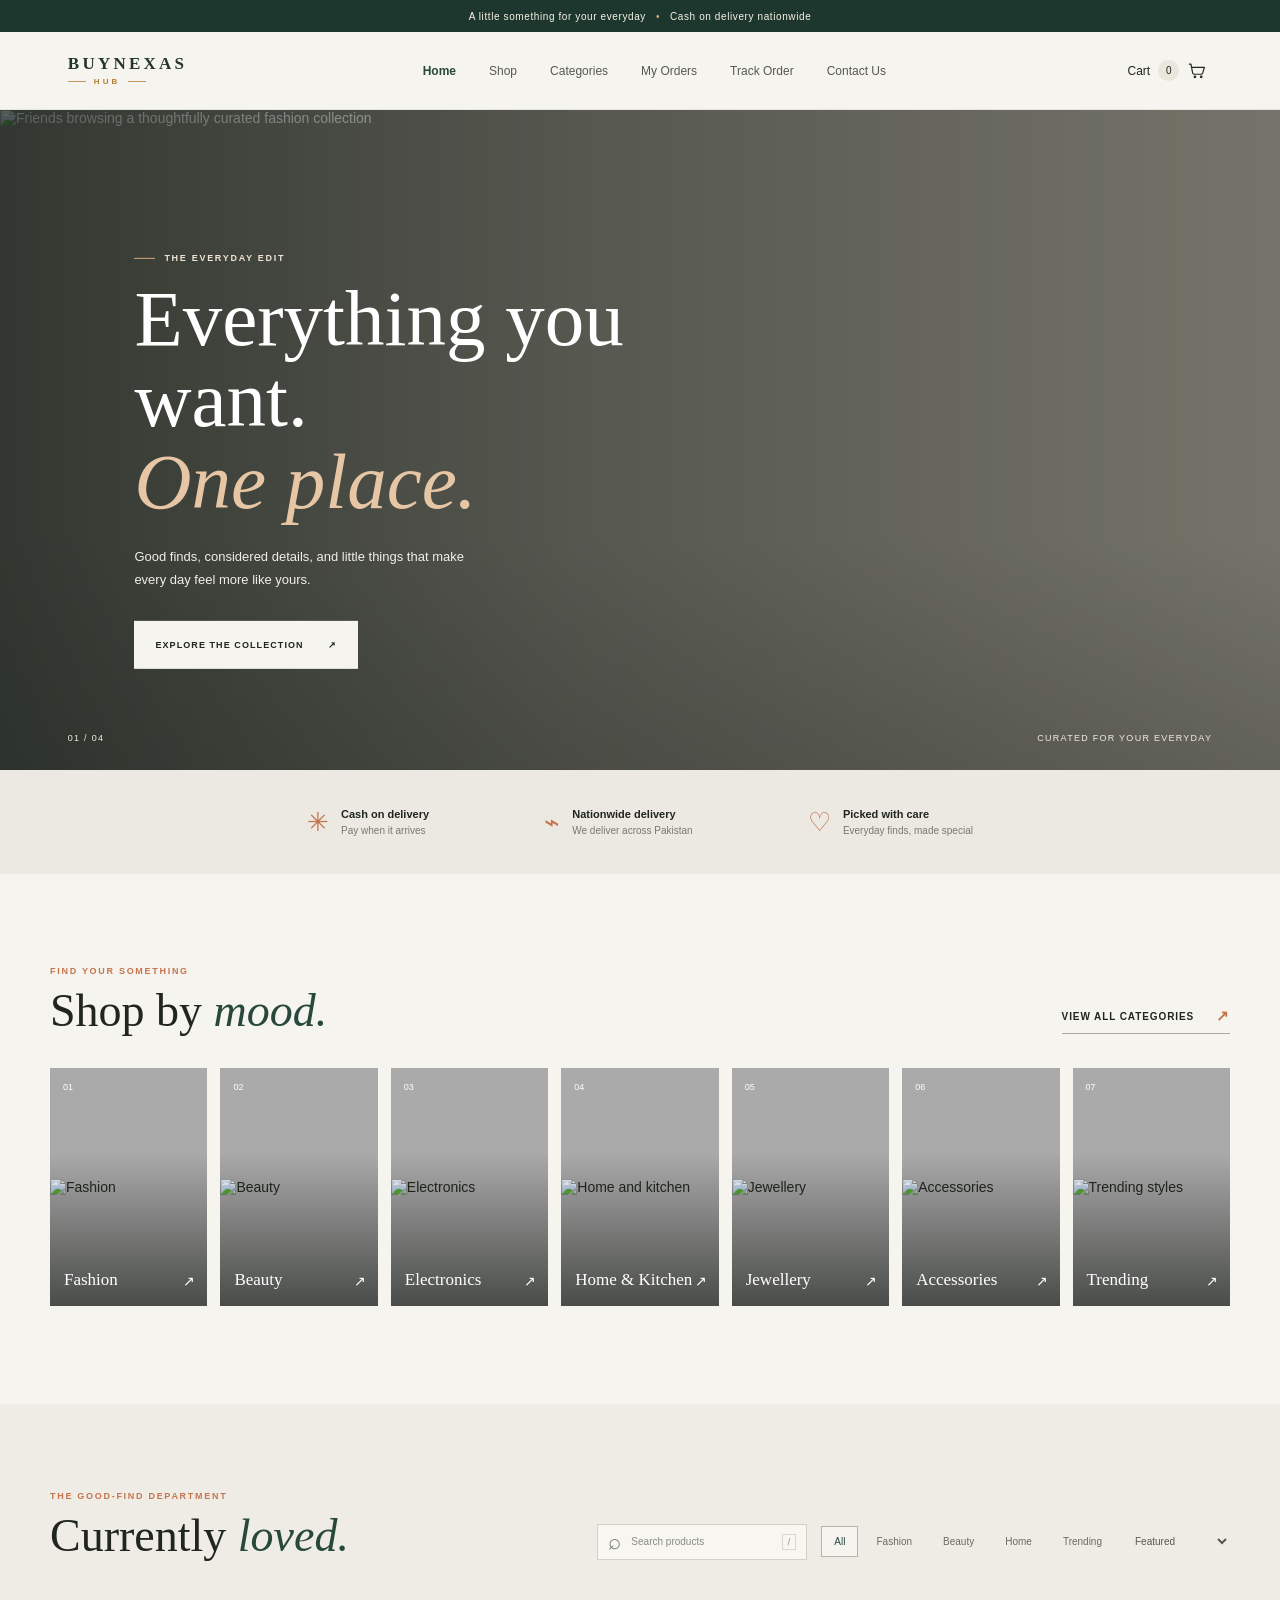
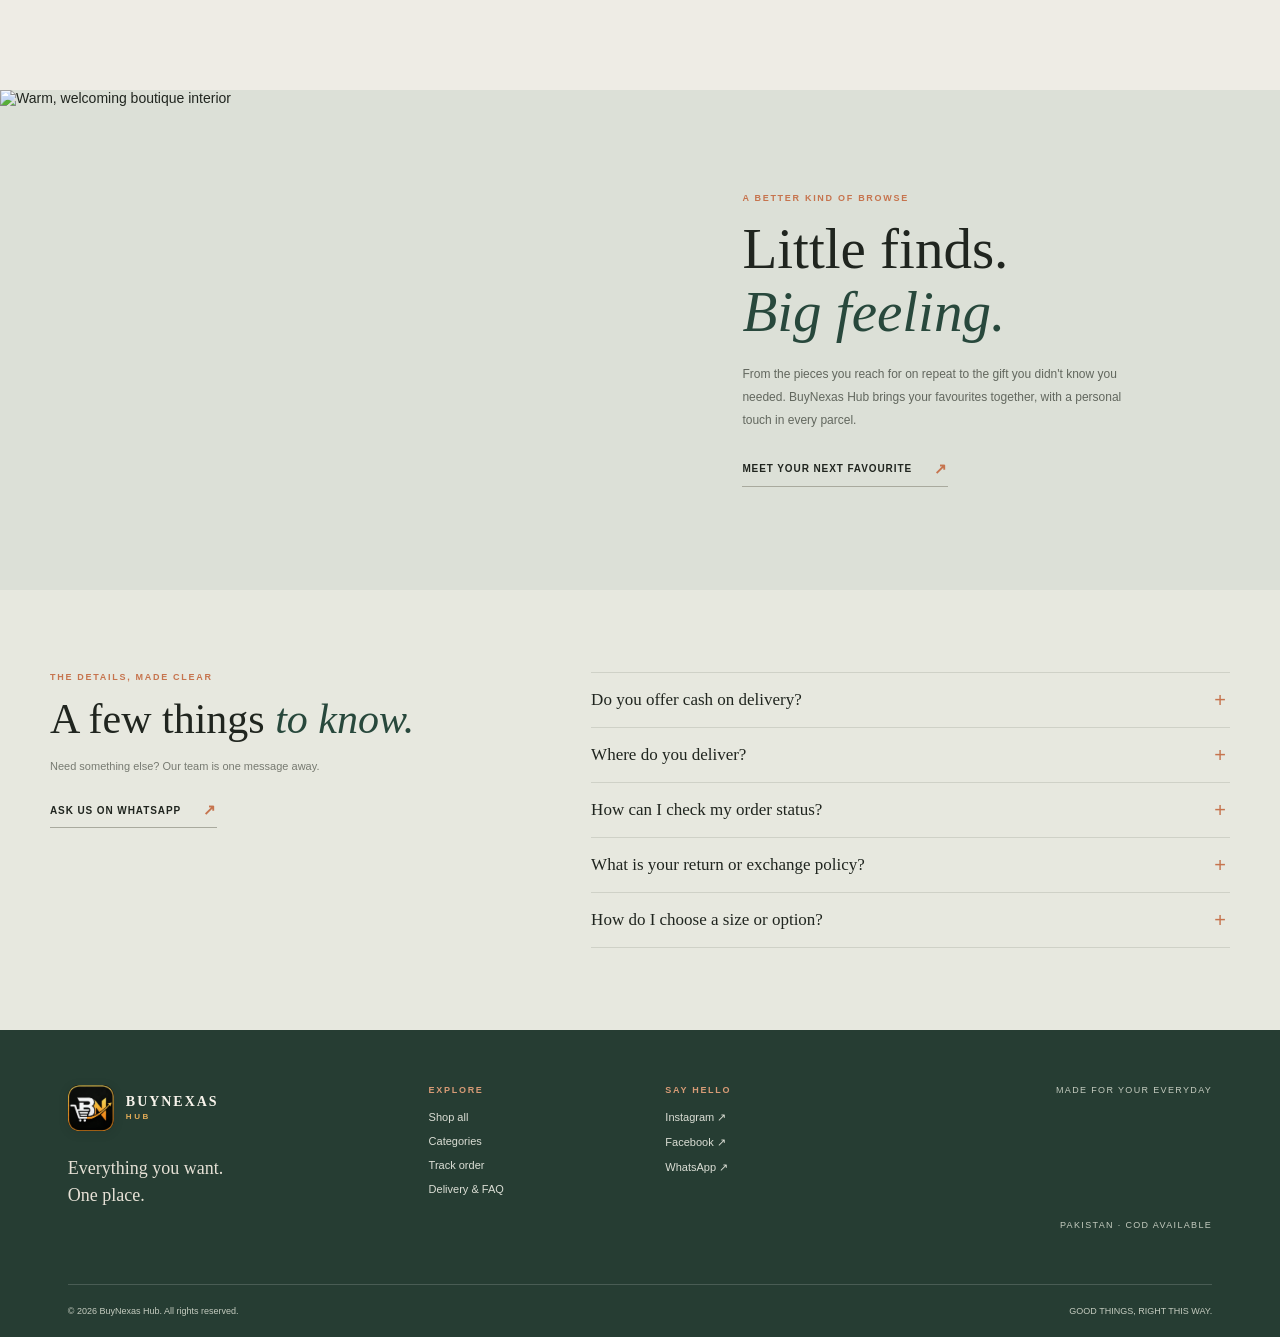
==== commit c36194a8: "index.html added" ====
--- a/index.html
+++ b/index.html
@@ -25,8 +25,8 @@
       <a class="nav-link active" href="#home">Home</a>
       <a class="nav-link" href="#shop">Shop</a>
       <a class="nav-link" href="#categories">Categories</a>
-      <a class="nav-link" href="#my-orders">My Orders</a>
-      <a class="nav-link" href="#track">Track Order</a>
+      <a class="nav-link" href="my-orders.html">My Orders</a>
+      <a class="nav-link" href="my-orders.html#track">Track Order</a>
       <a class="nav-link" href="#contact">Contact Us</a>
     </nav>
     <button class="cart-trigger" type="button" aria-label="Open cart">Cart <span class="cart-count">0</span><svg viewBox="0 0 24 24" aria-hidden="true"><path d="M3 4h2l2.1 11.1a2 2 0 0 0 2 1.6h8.8a2 2 0 0 0 1.9-1.4L22 8H6M10 21a1 1 0 1 0 0-2 1 1 0 0 0 0 2Zm8 0a1 1 0 1 0 0-2 1 1 0 0 0 0 2Z"/></svg></button>
@@ -82,21 +82,6 @@
       <div class="story-copy"><p class="eyebrow">A BETTER KIND OF BROWSE</p><h2>Little finds.<br><em>Big feeling.</em></h2><p>From the pieces you reach for on repeat to the gift you didn't know you needed. BuyNexas Hub brings your favourites together, with a personal touch in every parcel.</p><a class="text-link" href="#shop">Meet your next favourite <span>↗</span></a></div>
     </section>
 
-    <section class="customer-orders-page section-wrap" id="my-orders">
-      <div class="section-heading">
-        <div><p class="eyebrow">SAVED FOR YOU</p><h2>My <em>orders.</em></h2></div>
-      </div>
-      <div class="saved-orders customer-orders-page-list" id="customer-order-page-list" aria-live="polite"></div>
-    </section>
-
-    <section class="newsletter section-wrap" id="track">
-      <div><p class="eyebrow">HERE WHEN YOU NEED US</p><h2>Your order, <em>our priority.</em></h2><p>Need an order update or delivery help? Message our team with the phone number you used to place your order.</p></div>
-      <a class="button button-dark" href="https://wa.me/923291504030?text=Assalam%20o%20Alaikum%20BuyNexas%20Hub%2C%20please%20help%20me%20track%20my%20order." target="_blank" rel="noopener">Track or ask on WhatsApp <span>↗</span></a>
-      <form class="tracking-form" id="tracking-form"><label for="tracking-id">Order number</label><input id="tracking-id" name="orderId" placeholder="BN-XXXXXXXX" required><label for="tracking-phone">Checkout phone</label><input id="tracking-phone" name="phone" type="tel" placeholder="03XX XXXXXXX" required><button class="button button-dark">Check status</button><output id="tracking-result" aria-live="polite"></output></form>
-      <div class="customer-orders-tools"><button class="button button-secondary" id="view-my-orders" type="button" aria-expanded="false" aria-controls="my-orders-list">My orders</button><span>Your saved orders are available on this device.</span></div>
-      <div class="saved-orders hide" id="my-orders-list" aria-live="polite"></div>
-    </section>
-
     <section class="help-section" id="help">
       <div class="help-inner">
         <div class="help-heading"><p class="eyebrow">THE DETAILS, MADE CLEAR</p><h2>A few things <em>to know.</em></h2><p>Need something else? Our team is one message away.</p><a class="text-link" href="https://wa.me/923291504030?text=Assalam%20o%20Alaikum%20BuyNexas%20Hub%2C%20I%20have%20a%20question%20about%20an%20order." target="_blank" rel="noopener">Ask us on WhatsApp <span>↗</span></a></div>
@@ -112,7 +97,7 @@
   </main>
 
   <footer class="site-footer" id="contact">
-    <div class="footer-main"><div class="footer-brand"><a class="brand brand-footer" href="#home"><img class="brand-logo" src="BuyNexa%20Premium%20Ecommerce%20Branding.png" alt=""><span class="brand-name">BUYNEXAS <small>HUB</small></span></a><p>Everything you want.<br>One place.</p></div><div class="footer-column"><p class="eyebrow">EXPLORE</p><a href="#shop">Shop all</a><a href="#categories">Categories</a><a href="#track">Track order</a><a href="#help">Delivery &amp; FAQ</a></div><div class="footer-column"><p class="eyebrow">SAY HELLO</p><a href="https://www.instagram.com/buynexahub/" target="_blank" rel="noopener">Instagram ↗</a><a href="https://www.facebook.com/profile.php?id=61594924389825" target="_blank" rel="noopener">Facebook ↗</a><a href="https://wa.me/923291504030" target="_blank" rel="noopener">WhatsApp ↗</a></div><div class="footer-note"><span>MADE FOR YOUR EVERYDAY</span><span>PAKISTAN · COD AVAILABLE</span></div></div>
+    <div class="footer-main"><div class="footer-brand"><a class="brand brand-footer" href="#home"><img class="brand-logo" src="BuyNexa%20Premium%20Ecommerce%20Branding.png" alt=""><span class="brand-name">BUYNEXAS <small>HUB</small></span></a><p>Everything you want.<br>One place.</p></div><div class="footer-column"><p class="eyebrow">EXPLORE</p><a href="#shop">Shop all</a><a href="#categories">Categories</a><a href="my-orders.html#track">Track order</a><a href="#help">Delivery &amp; FAQ</a></div><div class="footer-column"><p class="eyebrow">SAY HELLO</p><a href="https://www.instagram.com/buynexahub/" target="_blank" rel="noopener">Instagram ↗</a><a href="https://www.facebook.com/profile.php?id=61594924389825" target="_blank" rel="noopener">Facebook ↗</a><a href="https://wa.me/923291504030" target="_blank" rel="noopener">WhatsApp ↗</a></div><div class="footer-note"><span>MADE FOR YOUR EVERYDAY</span><span>PAKISTAN · COD AVAILABLE</span></div></div>
     <div class="footer-bottom"><span>© 2026 BuyNexas Hub. All rights reserved.</span><span>GOOD THINGS, RIGHT THIS WAY.</span></div>
   </footer>
 
